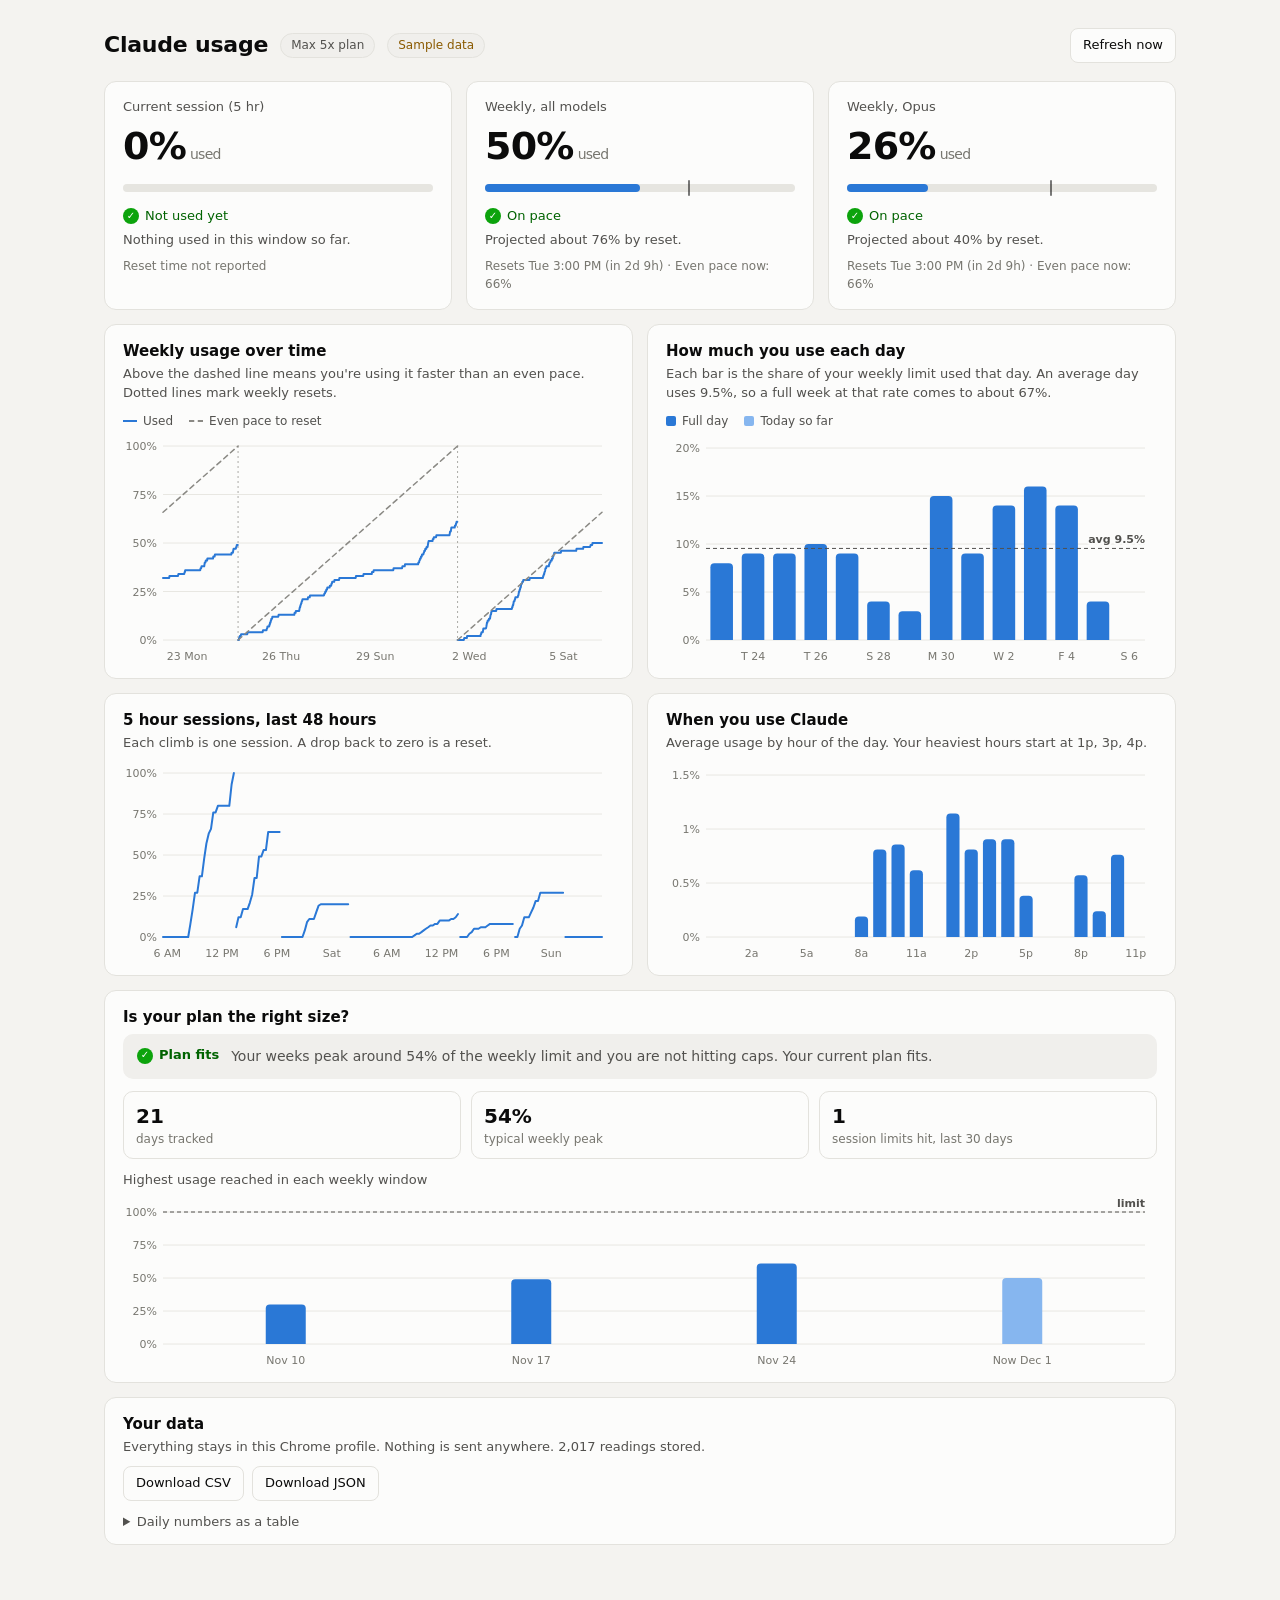
==== dashboard.html @ 06de40f8 "Initial commit Co-Authored-By: Claude Sonnet 5.5 <noreply@anthropic.com>" ====
<!doctype html>
<html>
<head>
<meta charset="utf-8">
<meta name="viewport" content="width=device-width, initial-scale=1">
<title>Claude Usage Dashboard</title>
<link rel="stylesheet" href="styles.css">
<style>
  .wrap { max-width: 1120px; margin: 0 auto; padding: 28px 24px 60px; }
  header { display: flex; flex-wrap: wrap; gap: 12px; align-items: center; margin-bottom: 18px; }
  header h1 { font-size: 22px; margin: 0; letter-spacing: -0.01em; }
  .pill { font-size: 12px; padding: 3px 10px; border-radius: 999px; background: var(--surface-2); color: var(--text-secondary); border: 1px solid var(--border); }
  .pill.demo { color: var(--warning-text); }
  header .spacer { flex: 1; }
  .banner { padding: 10px 14px; border-radius: 10px; background: var(--surface-1); border: 1px solid var(--border); margin-bottom: 16px; font-size: 13px; }
  .banner.err { color: var(--critical-text); }
  .cards { display: grid; grid-template-columns: repeat(auto-fit, minmax(260px, 1fr)); gap: 14px; margin-bottom: 14px; }
  .card { background: var(--surface-1); border: 1px solid var(--border); border-radius: var(--radius); padding: 16px 18px; }
  .card .lbl { color: var(--text-secondary); font-size: 13px; }
  .card .big { font-size: 38px; font-weight: 680; letter-spacing: -0.02em; margin: 2px 0 10px; }
  .card .big small { font-size: 14px; font-weight: 500; color: var(--text-muted); margin-left: 4px; }
  .card .bar { margin-bottom: 12px; }
  .card .detail { font-size: 13px; color: var(--text-secondary); margin-top: 6px; }
  .card .reset { font-size: 12px; color: var(--text-muted); margin-top: 8px; }
  .grid2 { display: grid; grid-template-columns: repeat(auto-fit, minmax(440px, 1fr)); gap: 14px; margin-bottom: 14px; }
  .panel { background: var(--surface-1); border: 1px solid var(--border); border-radius: var(--radius); padding: 16px 18px 12px; min-width: 0; }
  .panel h2 { font-size: 15px; margin: 0 0 2px; }
  .panel .sub { font-size: 13px; color: var(--text-secondary); margin: 0 0 10px; }
  .chart { position: relative; width: 100%; }
  .chart svg { display: block; width: 100%; overflow: visible; }
  .legend { display: flex; gap: 16px; font-size: 12px; color: var(--text-secondary); margin: 2px 0 6px; }
  .legend i { display: inline-block; width: 14px; height: 0; border-top: 2px solid var(--series-1); vertical-align: middle; margin-right: 6px; }
  .legend i.pace { border-top: 2px dashed var(--pace); }
  .legend i.part { width: 10px; height: 10px; border: 0; border-radius: 2px; background: var(--series-1-soft); }
  .legend i.full { width: 10px; height: 10px; border: 0; border-radius: 2px; background: var(--series-1); }
  .tip { position: absolute; pointer-events: none; background: var(--surface-1); border: 1px solid var(--border); border-radius: 8px;
    padding: 7px 10px; font-size: 12px; box-shadow: 0 4px 16px rgba(0,0,0,.12); white-space: nowrap; z-index: 5; display: none; }
  .tip b { font-size: 13px; }
  .axis text { fill: var(--text-muted); font-size: 11px; }
  .gridline { stroke: var(--grid); stroke-width: 1; }
  .verdict { display: flex; gap: 12px; align-items: flex-start; padding: 12px 14px; border-radius: 10px; background: var(--surface-2); margin: 6px 0 12px; }
  .verdict .status { font-weight: 600; white-space: nowrap; }
  .facts { display: grid; grid-template-columns: repeat(3, 1fr); gap: 10px; margin-bottom: 8px; }
  .fact { padding: 10px 12px; border: 1px solid var(--border); border-radius: 10px; }
  .fact .v { font-size: 20px; font-weight: 650; }
  .fact .k { font-size: 12px; color: var(--text-muted); }
  .tools { display: flex; flex-wrap: wrap; gap: 8px; align-items: center; }
  details { margin-top: 12px; }
  details summary { cursor: pointer; color: var(--text-secondary); font-size: 13px; }
  pre { background: var(--surface-2); padding: 12px; border-radius: 8px; font-size: 12px; overflow: auto; max-height: 300px; }
  label.toggle { display: inline-flex; align-items: center; gap: 6px; font-size: 13px; color: var(--text-secondary); margin-left: 6px; }
  .sync { margin-top: 16px; padding-top: 14px; border-top: 1px solid var(--border); }
  .sync h3 { font-size: 14px; margin: 0 0 2px; }
  .sync input { flex: 1; min-width: 220px; font: inherit; font-size: 13px; padding: 7px 10px; border-radius: 8px; border: 1px solid var(--border); background: var(--surface-1); color: var(--text-primary); }
  .empty { text-align: center; padding: 60px 20px; }
  .empty h2 { margin: 0 0 6px; }
  table.data { width: 100%; border-collapse: collapse; font-size: 12px; margin-top: 8px; }
  table.data th, table.data td { text-align: right; padding: 4px 8px; border-bottom: 1px solid var(--border); }
  table.data th:first-child, table.data td:first-child { text-align: left; }
  @media (max-width: 560px) { .grid2 { grid-template-columns: 1fr; } .wrap { padding: 18px 16px 40px; } .facts { grid-template-columns: 1fr 1fr; } }
</style>
</head>
<body>
<div class="wrap">
  <header>
    <h1>Claude usage</h1>
    <span class="pill" id="plan" hidden></span>
    <span class="pill demo" id="demoPill" hidden>Sample data</span>
    <span class="spacer"></span>
    <span class="muted" id="updated"></span>
    <button id="refresh">Refresh now</button>
  </header>
  <div id="banner"></div>
  <main id="main"></main>
</div>
<script src="lib/core.js"></script>
<script src="lib/ui.js"></script>
<script src="lib/demo.js"></script>
<script src="lib/charts.js"></script>
<script src="dashboard.js"></script>
</body>
</html>
---- styles.css ----
:root {
  color-scheme: light;
  --page: #f4f3f0;
  --surface-1: #fcfcfb;
  --surface-2: #f0efec;
  --border: #e3e2dd;
  --text-primary: #0b0b0b;
  --text-secondary: #52514e;
  --text-muted: #77766f;
  --grid: #e8e7e2;
  --series-1: #2a78d6;
  --series-1-soft: #86b6ef;
  --pace: #8a8984;
  --good: #0ca30c;
  --good-text: #006300;
  --warning: #fab219;
  --warning-text: #8a5a00;
  --critical: #d03b3b;
  --critical-text: #b02a2a;
  --track: #e6e5e0;
  --accent: #2a78d6;
  --radius: 12px;
  font-family: ui-sans-serif, system-ui, -apple-system, "Segoe UI", Roboto, sans-serif;
}
@media (prefers-color-scheme: dark) {
  :root:not([data-theme="light"]) {
    color-scheme: dark;
    --page: #121211;
    --surface-1: #1a1a19;
    --surface-2: #232321;
    --border: #2e2e2b;
    --text-primary: #f0efec;
    --text-secondary: #c3c2b7;
    --text-muted: #96958c;
    --grid: #2a2a27;
    --series-1: #3987e5;
    --series-1-soft: #1c5cab;
    --pace: #77766f;
    --good-text: #4fcf4f;
    --warning-text: #fab219;
    --critical-text: #ee7a7a;
    --track: #2e2e2b;
    --accent: #3987e5;
  }
}
:root[data-theme="dark"] {
  color-scheme: dark;
  --page: #121211; --surface-1: #1a1a19; --surface-2: #232321; --border: #2e2e2b;
  --text-primary: #f0efec; --text-secondary: #c3c2b7; --text-muted: #96958c; --grid: #2a2a27;
  --series-1: #3987e5; --series-1-soft: #1c5cab; --pace: #77766f;
  --good-text: #4fcf4f; --warning-text: #fab219; --critical-text: #ee7a7a; --track: #2e2e2b; --accent: #3987e5;
}

* { box-sizing: border-box; }
body { margin: 0; background: var(--page); color: var(--text-primary); font-size: 14px; line-height: 1.45; }
button {
  font: inherit; font-size: 13px; padding: 7px 12px; border-radius: 8px; cursor: pointer;
  border: 1px solid var(--border); background: var(--surface-1); color: var(--text-primary);
}
button:hover { background: var(--surface-2); }
button.primary { background: var(--accent); border-color: var(--accent); color: #fff; }
button.primary:hover { filter: brightness(1.08); }
.muted { color: var(--text-muted); }
.secondary { color: var(--text-secondary); }
.num { font-variant-numeric: tabular-nums; }

/* usage bar with pace tick */
.bar { position: relative; height: 8px; border-radius: 4px; background: var(--track); overflow: visible; }
.bar > .fill { position: absolute; left: 0; top: 0; bottom: 0; border-radius: 4px; background: var(--series-1); }
.bar > .tick { position: absolute; top: -4px; width: 2px; height: 16px; background: var(--text-primary); border-radius: 1px; opacity: .55; }

.status { display: inline-flex; align-items: center; gap: 6px; font-size: 13px; }
.status .ic { display: inline-grid; place-items: center; width: 16px; height: 16px; border-radius: 50%; font-size: 10px; font-weight: 700; color: #fff; flex: none; }
.status.good { color: var(--good-text); } .status.good .ic { background: var(--good); }
.status.warning { color: var(--warning-text); } .status.warning .ic { background: var(--warning); color: #3a2700; }
.status.critical { color: var(--critical-text); } .status.critical .ic { background: var(--critical); }
.status.neutral { color: var(--text-secondary); } .status.neutral .ic { background: var(--pace); }
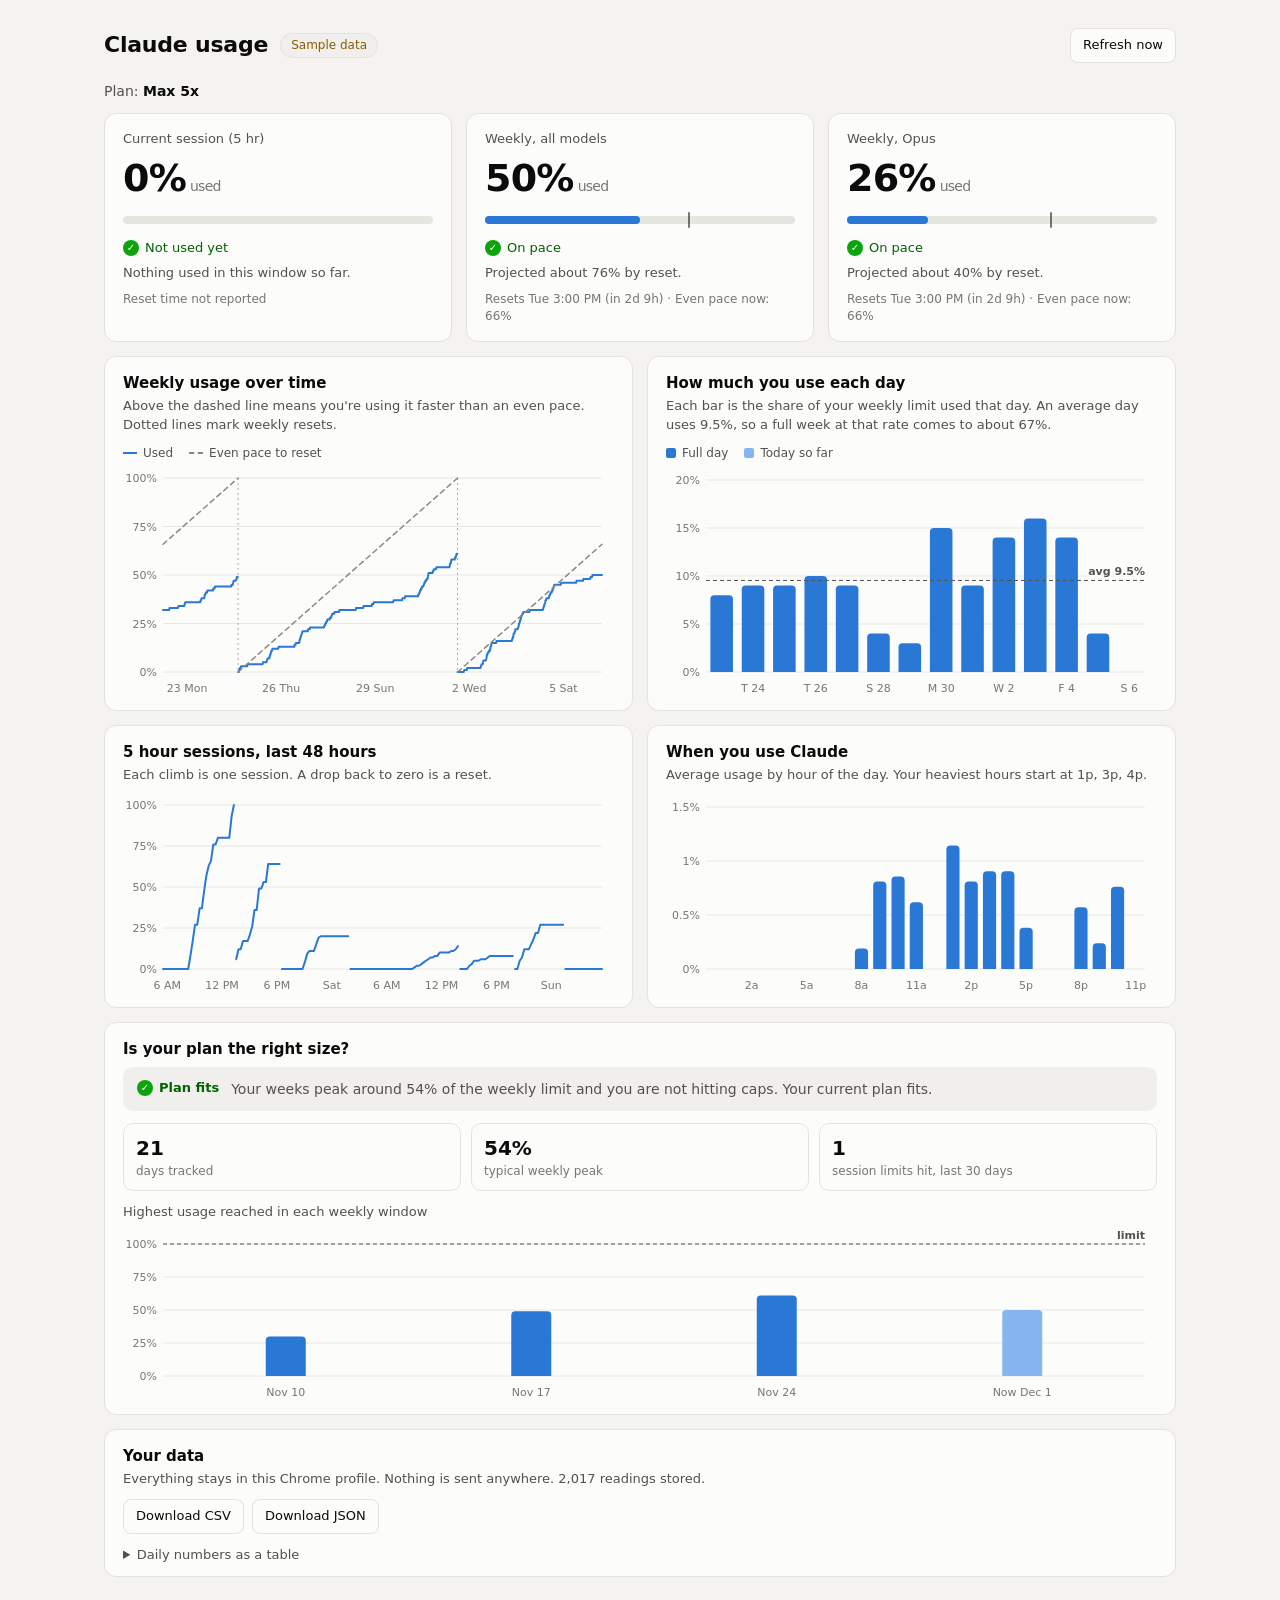
==== commit 7645c724: "Add ChatGPT, Grok and Gemini, Overview tab, cross-provider badge, README overhaul (v0.6.1) Co-Author" ====
--- a/dashboard.html
+++ b/dashboard.html
@@ -68,13 +68,16 @@
     <span class="pill demo" id="demoPill" hidden>Sample data</span>
     <span class="spacer"></span>
     <span class="muted" id="updated"></span>
+    <div id="provMenu"></div>
     <button id="refresh">Refresh now</button>
   </header>
   <div id="banner"></div>
   <main id="main"></main>
 </div>
+<script src="lib/providers.js"></script>
 <script src="lib/core.js"></script>
 <script src="lib/ui.js"></script>
+<script src="lib/menu.js"></script>
 <script src="lib/demo.js"></script>
 <script src="lib/charts.js"></script>
 <script src="dashboard.js"></script>
--- a/styles.css
+++ b/styles.css
@@ -75,3 +75,53 @@
 .status.warning { color: var(--warning-text); } .status.warning .ic { background: var(--warning); color: #3a2700; }
 .status.critical { color: var(--critical-text); } .status.critical .ic { background: var(--critical); }
 .status.neutral { color: var(--text-secondary); } .status.neutral .ic { background: var(--pace); }
+
+/* Provider tabs (dashboard) and group headings (popup) */
+.tabs { display: flex; gap: 4px; margin: 0 0 14px; border-bottom: 1px solid var(--border); }
+.tab { background: none; border: 0; border-bottom: 2px solid transparent; padding: 8px 12px; font: inherit; color: inherit; opacity: .7; cursor: pointer; }
+.tab[aria-selected="true"] { opacity: 1; font-weight: 600; border-bottom-color: currentColor; }
+.tab:focus-visible { outline: 2px solid currentColor; outline-offset: -2px; }
+.grp { font-size: 11px; letter-spacing: .06em; text-transform: uppercase; opacity: .65; margin: 12px 0 4px; }
+
+/* Provider bar at the top of the dashboard */
+.provbar { display: flex; align-items: center; justify-content: space-between; gap: 12px; flex-wrap: wrap; padding: 12px 16px; margin: 0 0 14px; border: 1px solid var(--border); border-radius: 12px; background: var(--surface-1); }
+.provbar b { font-size: 15px; }
+
+/* Providers dropdown */
+.provwrap { position: relative; display: inline-block; }
+.provbtn { font: inherit; font-size: 13px; padding: 5px 10px; border: 1px solid var(--border); border-radius: 8px; background: var(--surface-1); color: var(--text-primary); cursor: pointer; }
+.provbtn:focus-visible, .provrow input:focus-visible { outline: 2px solid currentColor; outline-offset: 2px; }
+.provmenu { max-height: 340px; overflow-y: auto; position: absolute; right: 0; top: calc(100% + 6px); z-index: 30; width: 290px; padding: 6px; background: var(--surface-1); color: var(--text-primary); border: 1px solid var(--border); border-radius: 12px; box-shadow: 0 8px 24px rgba(0,0,0,.18); text-align: left; }
+.provmenu[hidden] { display: none; }
+.provrow { display: flex; gap: 10px; align-items: flex-start; padding: 9px 10px; border-radius: 8px; cursor: pointer; }
+.provrow:hover { background: var(--surface-2); }
+.provrow.off { cursor: default; opacity: .65; }
+.provrow.off:hover { background: none; }
+.provrow input { margin-top: 3px; }
+.provrow b { display: block; font-size: 14px; font-weight: 600; }
+.provrow small { display: block; font-size: 12px; color: var(--text-secondary); line-height: 1.35; }
+
+.plan:empty { display: none; }
+.grpplan { text-transform: none; letter-spacing: 0; font-size: 12px; margin-left: 6px; padding: 1px 8px; border-radius: 999px; background: var(--surface-2); color: var(--text-secondary); }
+
+.planline { margin: 0 0 12px; font-size: 14px; color: var(--text-secondary); }
+.planline b { color: var(--text-primary); font-weight: 600; }
+
+.provnote { margin: -4px 0 12px; font-size: 13px; max-width: 70ch; }
+
+.ovverdict { margin-bottom: 14px; font-weight: 600; }
+.ovgrid { display: grid; grid-template-columns: repeat(auto-fit, minmax(min(420px, 100%), 1fr)); gap: 14px; }
+.ovrow { margin: 0; }
+.ovhead { display: flex; align-items: center; gap: 8px; margin-bottom: 10px; }
+.ovname { background: none; border: 0; padding: 0; font: inherit; font-size: 16px; font-weight: 600; color: inherit; cursor: pointer; }
+.ovname:hover { text-decoration: underline; }
+.ovplan { font-size: 12px; opacity: .7; border: 1px solid var(--border); border-radius: 999px; padding: 1px 8px; }
+.ovgo { margin-left: auto; background: none; border: 0; font: inherit; font-size: 13px; opacity: .7; cursor: pointer; color: inherit; }
+.ovgo:hover { opacity: 1; }
+.ovlim { display: grid; grid-template-columns: 1fr 50px; gap: 4px 10px; align-items: center; padding: 8px 0; border-top: 1px solid var(--border); }
+.ovlim:first-of-type { border-top: 0; }
+.ovlbl { grid-column: 1 / -1; font-size: 13px; opacity: .85; }
+.ovpct { text-align: right; font-weight: 600; }
+.ovlim .status { grid-column: 1; justify-self: start; }
+.ovreset { grid-column: 1 / -1; font-size: 12px; }
+.ovnone { margin: 0; }
